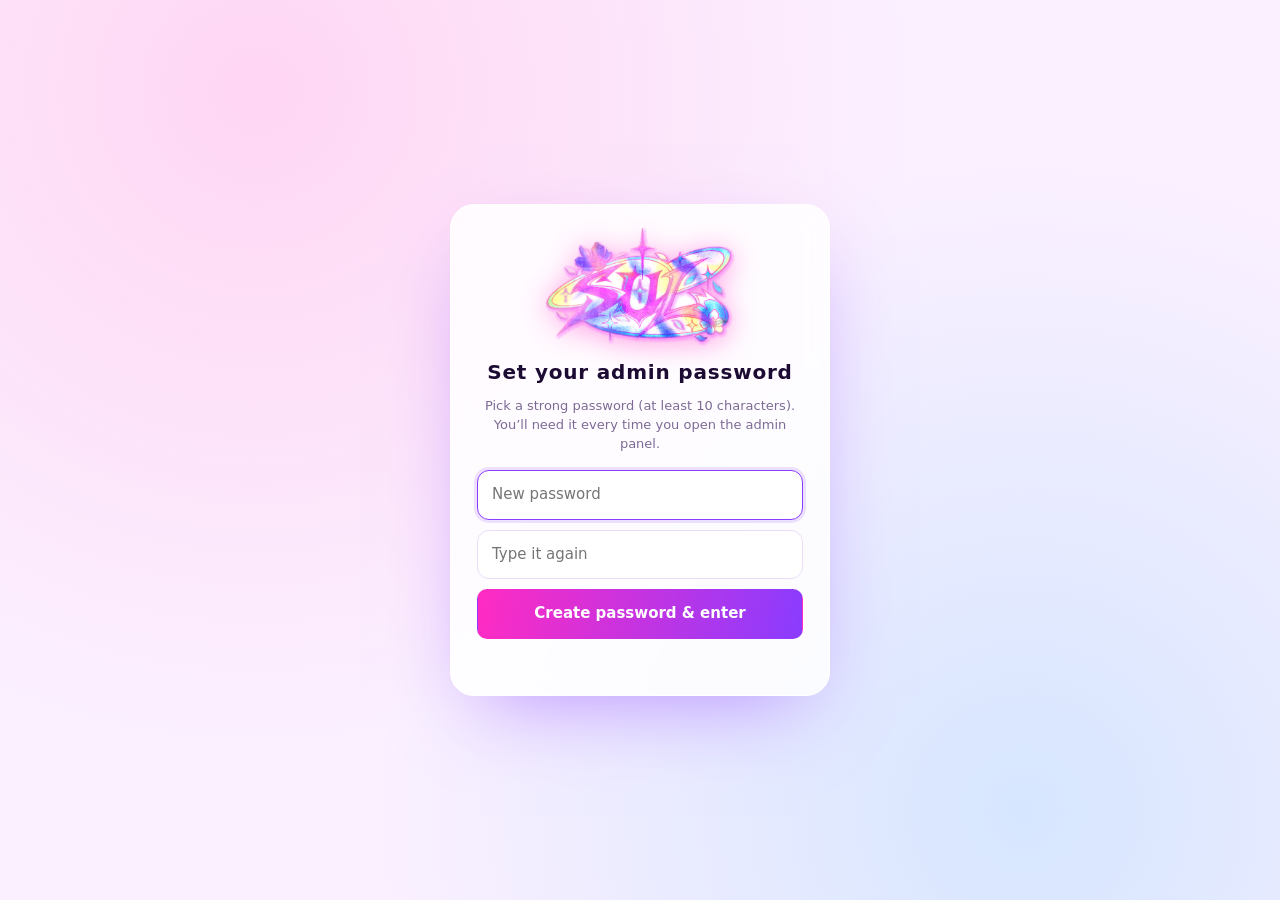
==== studio-y1yywfhhuo/index.html @ 928b31a9 "Add files via upload" ====
<!DOCTYPE html>
<html lang="en">
<head>
  <meta charset="utf-8">
  <meta name="viewport" content="width=device-width, initial-scale=1">
  <meta name="robots" content="noindex, nofollow">
  <title>SUL Studio — Admin</title>
  <link rel="icon" type="image/png" href="../assets/img/favicon.png">
  <link rel="stylesheet" href="admin.css">
</head>
<body class="locked">
  <div id="gate"></div>
  <header class="topbar">
    <div class="tb-left">
      <img src="../assets/img/logo.png" alt="" class="tb-logo">
      <div>
        <div class="tb-title">SUL STUDIO</div>
        <div class="tb-status" id="status">Loading…</div>
      </div>
    </div>
    <div class="tb-actions">
      <button class="ab ghost" id="btn-lock" title="Lock the admin panel">🔒</button>
      <button class="ab ghost" id="btn-undo" title="Undo (Ctrl+Z)" disabled>↶ Undo</button>
      <button class="ab ghost" id="btn-redo" title="Redo (Ctrl+Shift+Z)" disabled>↷ Redo</button>
      <button class="ab ghost hide-sm" id="btn-intro" title="Play the intro page in the preview">▶ Intro</button>
      <button class="ab ghost hide-sm" id="btn-replay" title="Replay the entrance animations in the preview">✦ Replay</button>
      <button class="ab ghost show-sm" id="btn-toggle-preview">👁 Preview</button>
      <a class="ab ghost hide-sm" href="../" target="_blank" rel="noopener">↗ Live site</a>
      <button class="ab primary" id="btn-publish">🚀 Publish</button>
    </div>
  </header>

  <div class="layout">
    <nav class="side" id="side" aria-label="Admin sections"></nav>
    <main class="editor" id="editor" tabindex="-1"></main>
    <section class="preview" id="preview-pane" aria-label="Live preview">
      <div class="pv-bar">
        <div class="seg" id="device-seg">
          <button data-w="1440" class="on" title="Desktop">🖥</button>
          <button data-w="820" title="Tablet">▭</button>
          <button data-w="390" title="Phone">📱</button>
        </div>
        <select id="pv-page" aria-label="Preview page"></select>
        <a class="pv-open" id="pv-open" href="../index.html?draft=1" target="_blank" rel="noopener" title="Open this draft in a new tab">↗ draft</a>
      </div>
      <div class="pv-stage" id="pv-stage">
        <iframe id="pv" title="Site preview" src="about:blank" data-src="../index.html?preview=1"></iframe>
      </div>
    </section>
  </div>

  <div id="toast" role="status" aria-live="polite"></div>
  <div id="modal" hidden></div>

  <script src="admin.js"></script>
</body>
</html>
---- studio-y1yywfhhuo/admin.css ----
:root {
  --pink: #ff2bc2; --purple: #8a3cff; --blue: #38c8ff; --ink: #1c0b33; --muted: #7d6a96;
  --line: #eadcf5; --bg: #fbf5ff; --card: #ffffff; --soft: #f6ecff; --ok: #19b36b; --warn: #f0a020; --bad: #e5304f;
  --grad: linear-gradient(100deg, var(--pink), var(--purple));
  --r: 14px;
  font-family: "Space Grotesk", system-ui, -apple-system, "Segoe UI", Roboto, sans-serif;
}
* { box-sizing: border-box; }
html, body { height: 100%; }
body { margin: 0; color: var(--ink); background: var(--bg); font-size: 14px; line-height: 1.45; overflow: hidden; }
button, input, select, textarea { font: inherit; color: inherit; }
a { color: var(--purple); }

/* top bar */
.topbar { height: 62px; display: flex; align-items: center; justify-content: space-between; gap: 12px; padding: 0 14px; background: #fff; border-bottom: 1px solid var(--line); position: relative; z-index: 5; }
.tb-left { display: flex; align-items: center; gap: 10px; min-width: 0; }
.tb-logo { height: 40px; width: auto; filter: drop-shadow(0 2px 6px rgba(255,43,194,.35)); }
.tb-title { font-weight: 800; letter-spacing: .08em; font-size: 15px; background: var(--grad); -webkit-background-clip: text; background-clip: text; color: transparent; }
.tb-status { font-size: 12px; color: var(--muted); white-space: nowrap; overflow: hidden; text-overflow: ellipsis; max-width: 40vw; }
.tb-status .dot { display: inline-block; width: 8px; height: 8px; border-radius: 50%; margin-right: 6px; vertical-align: 1px; background: var(--ok); }
.tb-status .dot.warn { background: var(--warn); }
.tb-actions { display: flex; gap: 6px; align-items: center; flex-wrap: nowrap; }

.ab { border: 1px solid var(--line); background: #fff; border-radius: 10px; padding: 8px 12px; cursor: pointer; font-weight: 600; font-size: 13px; text-decoration: none; color: var(--ink); white-space: nowrap; display: inline-flex; align-items: center; gap: 6px; transition: transform .15s, box-shadow .15s, background .15s; }
.ab:hover:not(:disabled) { transform: translateY(-1px); box-shadow: 0 4px 12px -6px rgba(138,60,255,.5); }
.ab:disabled { opacity: .45; cursor: default; }
.ab.primary { background: var(--grad); color: #fff; border-color: transparent; }
.ab.danger { color: var(--bad); border-color: #f6c6d0; }
.ab.small { padding: 5px 9px; font-size: 12px; border-radius: 8px; }
.ab.ok { background: var(--ok); color: #fff; border-color: transparent; }

/* layout */
.layout { display: grid; grid-template-columns: 210px minmax(380px, 1fr) minmax(420px, 1.15fr); height: calc(100vh - 62px); }
.side { background: #fff; border-right: 1px solid var(--line); overflow-y: auto; padding: 12px 10px; }
.side button { display: flex; width: 100%; align-items: center; gap: 10px; border: 0; background: none; padding: 10px 12px; border-radius: 10px; cursor: pointer; text-align: left; font-weight: 600; color: #4a3a64; }
.side button:hover { background: var(--soft); }
.side button.on { background: var(--grad); color: #fff; box-shadow: 0 6px 16px -8px var(--purple); }
.side .ico { width: 22px; text-align: center; }
.side hr { border: 0; border-top: 1px solid var(--line); margin: 10px 4px; }
.editor { overflow-y: auto; padding: 22px 22px 120px; outline: none; }
.editor h1 { font-size: 22px; margin: 0 0 4px; }
.editor .lead { color: var(--muted); margin: 0 0 18px; }

.preview { display: flex; flex-direction: column; border-left: 1px solid var(--line); background: #efe6f7; min-width: 0; }
.pv-bar { display: flex; gap: 8px; align-items: center; padding: 8px 10px; background: #fff; border-bottom: 1px solid var(--line); }
.pv-bar select { flex: 1; min-width: 0; padding: 6px 8px; border: 1px solid var(--line); border-radius: 8px; background: #fff; }
.pv-open { font-size: 12px; font-weight: 600; text-decoration: none; white-space: nowrap; }
.seg { display: inline-flex; border: 1px solid var(--line); border-radius: 9px; overflow: hidden; }
.seg button { border: 0; background: #fff; padding: 5px 10px; cursor: pointer; }
.seg button.on { background: var(--soft); color: var(--purple); }
.pv-stage { flex: 1; position: relative; overflow: hidden; }
.pv-stage iframe { position: absolute; top: 0; left: 50%; border: 0; background: #fff; transform-origin: top center; box-shadow: 0 10px 40px -20px rgba(28,11,51,.5); }

/* cards + fields */
.card { background: var(--card); border: 1px solid var(--line); border-radius: var(--r); padding: 16px; margin-bottom: 14px; }
.card > h3 { margin: 0 0 12px; font-size: 15px; display: flex; align-items: center; gap: 8px; }
.card > h3 small { font-weight: 500; color: var(--muted); font-size: 12px; }
.row { display: grid; grid-template-columns: repeat(auto-fit, minmax(170px, 1fr)); gap: 0 14px; }
.field { margin-bottom: 12px; min-width: 0; }
.field > label, .field > .lbl { display: block; font-weight: 600; font-size: 12.5px; margin-bottom: 5px; color: #3d2e57; }
.field .help { font-size: 12px; color: var(--muted); margin-top: 4px; }
.field input[type=text], .field input[type=url], .field input[type=number], .field input[type=password], .field textarea, .field select {
  width: 100%; padding: 9px 11px; border: 1px solid var(--line); border-radius: 10px; background: #fff; transition: border-color .15s, box-shadow .15s;
}
.field textarea { min-height: 80px; resize: vertical; }
.field input:focus, .field textarea:focus, .field select:focus { outline: none; border-color: var(--purple); box-shadow: 0 0 0 3px rgba(138,60,255,.15); }
.field input.bad { border-color: var(--bad); }
.inline { display: flex; gap: 6px; align-items: center; }
.inline > input, .inline > select { flex: 1; min-width: 0; }
.color-in { display: flex; gap: 6px; align-items: center; }
.color-in input[type=color] { width: 42px; height: 38px; padding: 2px; border: 1px solid var(--line); border-radius: 10px; background: #fff; cursor: pointer; flex-shrink: 0; }
.range-in { display: flex; gap: 10px; align-items: center; }
.range-in input { flex: 1; accent-color: var(--pink); }
.range-in output { min-width: 46px; text-align: right; font-variant-numeric: tabular-nums; font-weight: 600; color: var(--purple); }
.toggle { position: relative; display: flex; align-items: center; gap: 10px; cursor: pointer; user-select: none; font-weight: 600; font-size: 13px; padding: 4px 0; }
.toggle input { position: absolute; opacity: 0; pointer-events: none; }
.toggle .sw { display: inline-block; width: 40px; height: 23px; border-radius: 99px; background: #d9cce6; position: relative; transition: background .2s; flex-shrink: 0; }
.toggle .sw::after { content: ""; position: absolute; top: 3px; left: 3px; width: 17px; height: 17px; border-radius: 50%; background: #fff; transition: transform .2s; box-shadow: 0 1px 3px rgba(0,0,0,.2); }
.toggle input:checked + .sw { background: var(--grad); }
.toggle input:checked + .sw::after { transform: translateX(17px); }
.toggle input:focus-visible + .sw { outline: 3px solid rgba(138,60,255,.4); }

.img-in { display: flex; gap: 10px; align-items: flex-start; }
.img-in .thumb { width: 74px; height: 74px; border-radius: 10px; flex-shrink: 0; background: repeating-conic-gradient(#f1e8f8 0 25%, #fff 0 50%) 0 0 / 14px 14px; border: 1px solid var(--line); overflow: hidden; display: grid; place-items: center; color: var(--muted); font-size: 11px; text-align: center; }
.img-in .thumb img, .img-in .thumb video { width: 100%; height: 100%; object-fit: cover; }
.img-in .col { flex: 1; min-width: 0; display: flex; flex-direction: column; gap: 6px; }
.drop-hot { outline: 2px dashed var(--pink); outline-offset: 4px; border-radius: 12px; }

/* lists */
.list { display: flex; flex-direction: column; gap: 10px; }
.item { border: 1px solid var(--line); border-radius: 12px; background: #fff; transition: box-shadow .2s, border-color .2s; }
.item.open { border-color: #d6bff0; box-shadow: 0 8px 24px -16px rgba(138,60,255,.6); }
.item.dragging { opacity: .4; }
.item.drop-above { box-shadow: 0 -3px 0 var(--pink); }
.item.drop-below { box-shadow: 0 3px 0 var(--pink); }
.item-head { display: flex; align-items: center; gap: 8px; padding: 8px 10px; cursor: pointer; user-select: none; }
.item-head .grip { cursor: grab; color: #b9a6cf; font-size: 16px; padding: 2px 4px; }
.item-head .mini { width: 38px; height: 38px; border-radius: 8px; object-fit: cover; background: var(--soft); flex-shrink: 0; }
.item-head .t { flex: 1; min-width: 0; }
.item-head .t b { display: block; white-space: nowrap; overflow: hidden; text-overflow: ellipsis; }
.item-head .t small { color: var(--muted); display: block; white-space: nowrap; overflow: hidden; text-overflow: ellipsis; }
.item-head .tools { display: flex; gap: 3px; }
.item-head .tools button { border: 0; background: none; width: 28px; height: 28px; border-radius: 7px; cursor: pointer; color: #6c5a85; }
.item-head .tools button:hover { background: var(--soft); color: var(--purple); }
.item-head .tools button.del:hover { background: #ffe6eb; color: var(--bad); }
.item-head .chev { transition: transform .2s; color: var(--muted); }
.item.open .chev { transform: rotate(90deg); }
.item-body { padding: 4px 14px 14px; border-top: 1px dashed var(--line); display: none; }
.item.open .item-body { display: block; }
.item.hidden-item .t b { opacity: .5; text-decoration: line-through; }
.pill { display: inline-block; font-size: 10.5px; font-weight: 700; padding: 2px 7px; border-radius: 99px; background: var(--soft); color: var(--purple); margin-left: 6px; vertical-align: 1px; letter-spacing: .03em; }
.pill.off { background: #eee; color: #888; }
.add-row { display: flex; flex-wrap: wrap; gap: 6px; margin-top: 10px; }

.preset-grid { display: grid; grid-template-columns: repeat(auto-fill, minmax(120px, 1fr)); gap: 10px; }
.preset { border: 2px solid var(--line); border-radius: 12px; padding: 8px; cursor: pointer; background: #fff; text-align: left; transition: transform .15s, border-color .15s; }
.preset:hover { transform: translateY(-2px); border-color: var(--purple); }
.preset .sw4 { display: flex; height: 26px; border-radius: 7px; overflow: hidden; margin-bottom: 6px; }
.preset .sw4 span { flex: 1; }
.preset b { font-size: 12px; }

.note { background: var(--soft); border-radius: 12px; padding: 12px 14px; font-size: 13px; color: #4a3a64; margin-bottom: 14px; }
.note.warn { background: #fff4e0; color: #7a4a00; }
.note.ok { background: #e3f8ee; color: #0d5c37; }
.note.bad { background: #ffe6eb; color: #8a1027; }
.note b { color: inherit; }
.kbd { font-family: ui-monospace, monospace; background: #fff; border: 1px solid var(--line); border-radius: 5px; padding: 0 5px; font-size: 12px; }
code { font-family: ui-monospace, monospace; font-size: 12px; background: var(--soft); padding: 1px 5px; border-radius: 5px; }
.steps { padding-left: 20px; margin: 6px 0 0; }
.steps li { margin-bottom: 6px; }

#toast { position: fixed; left: 50%; bottom: 22px; transform: translateX(-50%) translateY(20px); background: var(--ink); color: #fff; padding: 11px 18px; border-radius: 12px; font-weight: 600; opacity: 0; pointer-events: none; transition: all .25s; z-index: 100; max-width: 90vw; box-shadow: 0 10px 30px -10px rgba(0,0,0,.5); }
#toast.show { opacity: 1; transform: translateX(-50%); }
#toast.bad { background: var(--bad); }
#toast.ok { background: var(--ok); }

#modal { position: fixed; inset: 0; background: rgba(28,11,51,.45); display: grid; place-items: center; z-index: 90; padding: 20px; backdrop-filter: blur(3px); }
#modal[hidden] { display: none; }
.modal-box { background: #fff; border-radius: 18px; padding: 22px; width: min(520px, 100%); max-height: 90vh; overflow: auto; box-shadow: 0 30px 80px -20px rgba(28,11,51,.6); }
.modal-box h2 { margin: 0 0 8px; font-size: 19px; }
.modal-box .acts { display: flex; justify-content: flex-end; gap: 8px; margin-top: 16px; flex-wrap: wrap; }
.type-grid { display: grid; grid-template-columns: repeat(2, 1fr); gap: 8px; }
.type-grid button { border: 1px solid var(--line); background: #fff; border-radius: 12px; padding: 12px; text-align: left; cursor: pointer; }
.type-grid button:hover { border-color: var(--purple); background: var(--soft); }
.type-grid b { display: block; margin-bottom: 2px; }
.type-grid small { color: var(--muted); }
.progress { height: 8px; background: var(--soft); border-radius: 99px; overflow: hidden; margin-top: 10px; }
.progress div { height: 100%; width: 0; background: var(--grad); transition: width .3s; }

.show-sm { display: none !important; }
@media (max-width: 1180px) {
  .layout { grid-template-columns: 64px 1fr; }
  .side button .lbl { display: none; }
  .side button { justify-content: center; padding: 12px 6px; }
  .preview { position: fixed; inset: 62px 0 0 0; z-index: 20; display: none; }
  body.show-preview .preview { display: flex; }
  .show-sm { display: inline-flex !important; }
  .hide-sm { display: none !important; }
}
@media (max-width: 560px) {
  .tb-title { display: none; }
  .tb-status { max-width: 30vw; }
  .ab { padding: 7px 9px; }
  .editor { padding: 16px 12px 120px; }
  #btn-redo { display: none; }
}

/* password gate */
body.locked .topbar, body.locked .layout { display: none; }
#gate { position: fixed; inset: 0; display: grid; place-items: center; padding: 20px; z-index: 200;
  background: radial-gradient(circle at 20% 10%, #ffd6f4, transparent 50%), radial-gradient(circle at 80% 90%, #d6e6ff, transparent 50%), #fbf0ff; }
#gate[hidden], body:not(.locked) #gate { display: none; }
.gate-box { width: min(380px, 100%); background: rgba(255,255,255,.85); backdrop-filter: blur(12px); border: 1px solid #fff; border-radius: 24px; padding: 28px 26px; text-align: center; box-shadow: 0 30px 80px -30px rgba(138,60,255,.55); display: flex; flex-direction: column; gap: 10px; }
.gate-logo { width: 190px; height: auto; margin: -6px auto 2px; filter: drop-shadow(0 4px 14px rgba(255,43,194,.45)); }
.gate-box h1 { margin: 0; font-size: 20px; letter-spacing: .04em; }
.gate-sub { margin: 0 0 6px; color: var(--muted); font-size: 13px; }
.gate-box input { width: 100%; padding: 13px 14px; border: 1px solid var(--line); border-radius: 12px; font-size: 15px; background: #fff; }
.gate-box input:focus { outline: none; border-color: var(--purple); box-shadow: 0 0 0 3px rgba(138,60,255,.15); }
.gate-btn { justify-content: center; padding: 13px; font-size: 15px; }
.gate-msg { min-height: 18px; font-size: 13px; color: var(--bad); font-weight: 600; }
.shake { animation: shake .4s; }
@keyframes shake { 20%, 60% { transform: translateX(-8px); } 40%, 80% { transform: translateX(8px); } }
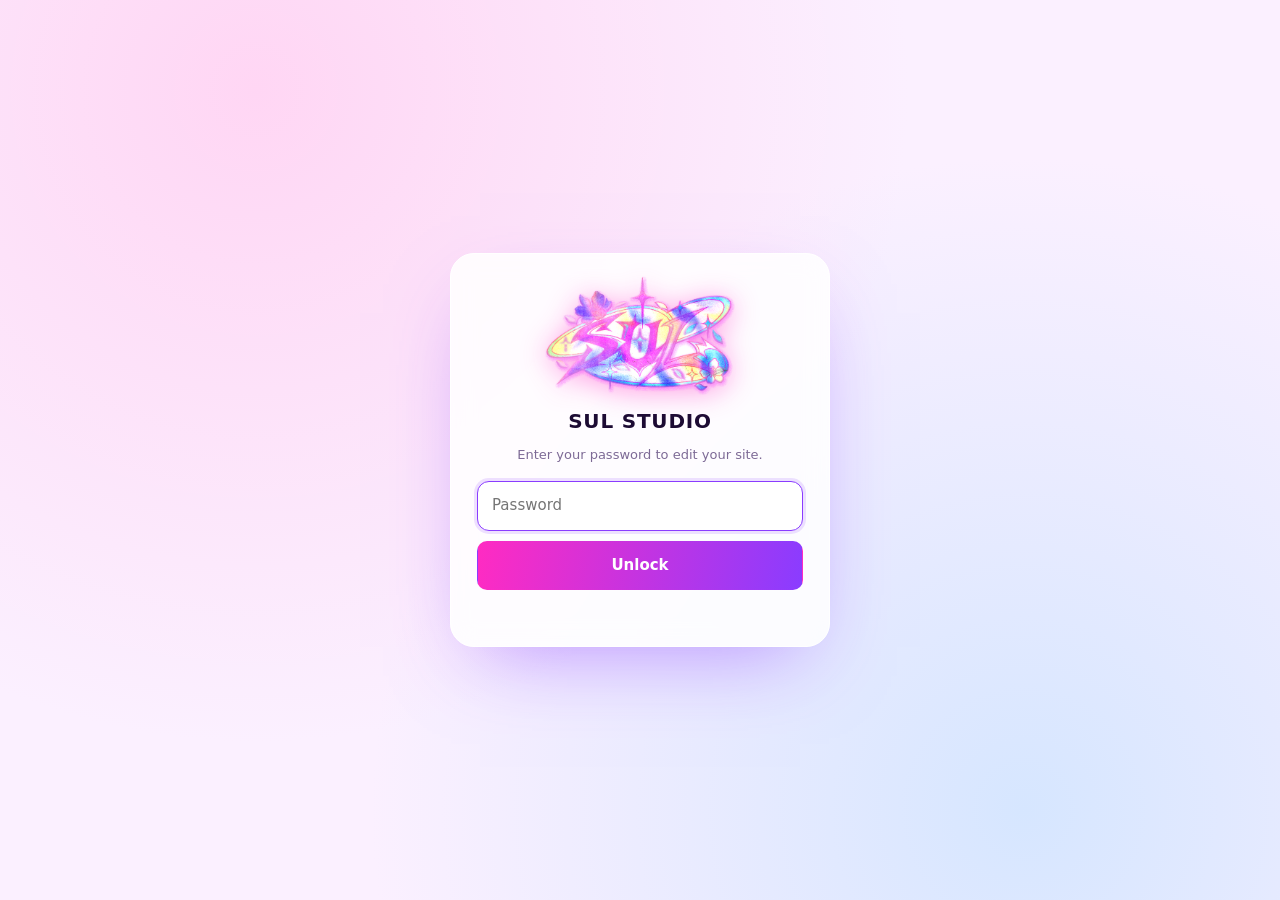
==== commit db221dff: "Add files via upload" ====
--- a/studio-y1yywfhhuo/index.html
+++ b/studio-y1yywfhhuo/index.html
@@ -52,6 +52,7 @@
   <div id="toast" role="status" aria-live="polite"></div>
   <div id="modal" hidden></div>
 
+  <script src="../assets/js/imagefx.js"></script>
   <script src="admin.js"></script>
 </body>
 </html>
